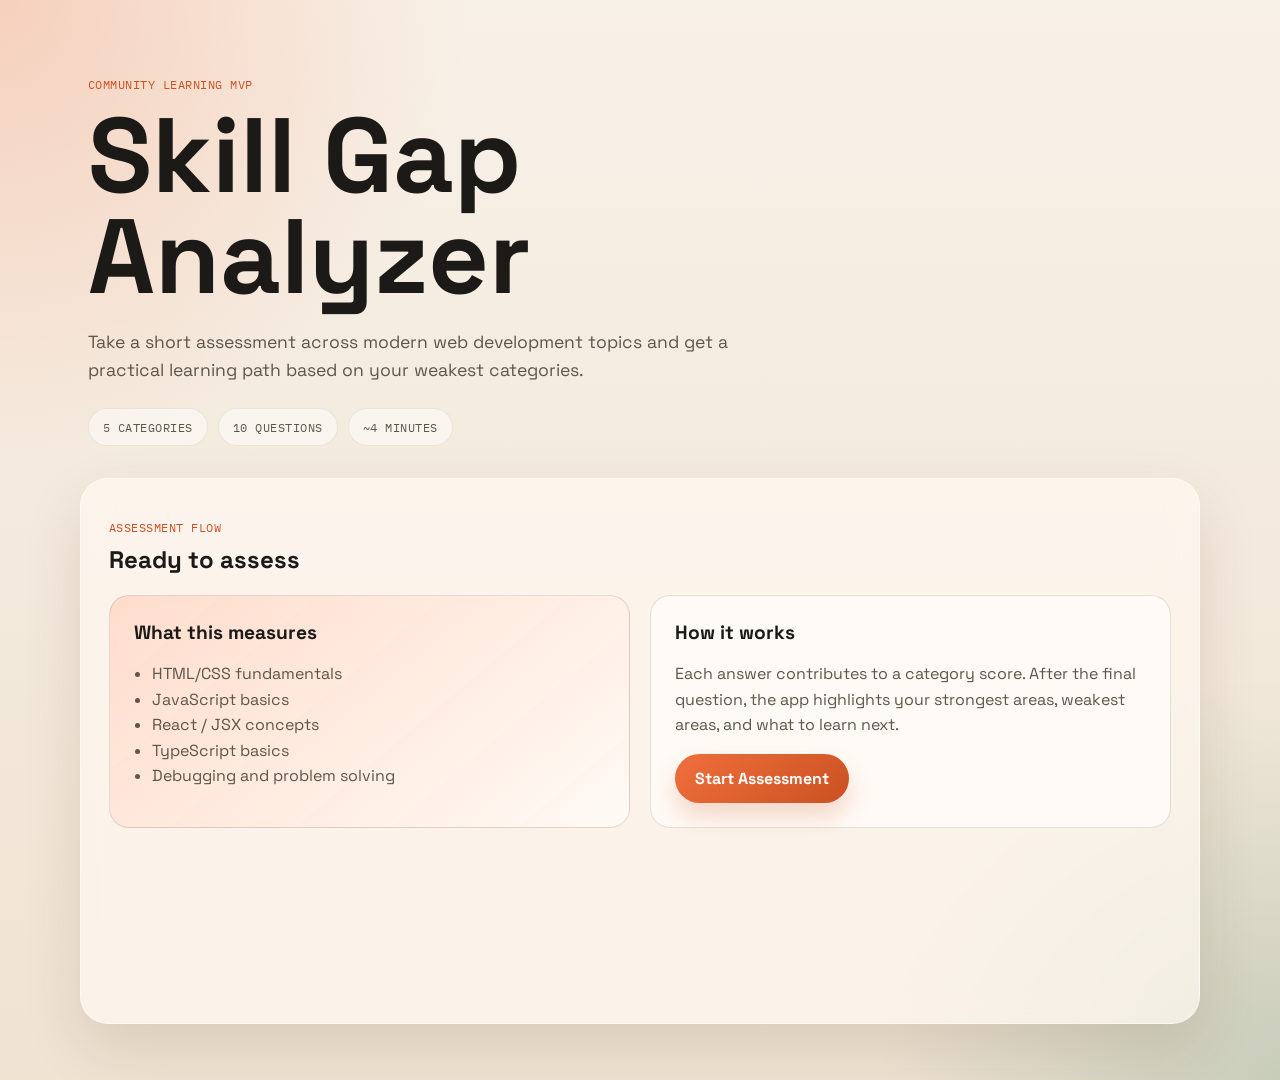
==== index.html @ 9a4cc538 "first commit" ====
<!DOCTYPE html>
<html lang="en">
<head>
  <meta charset="UTF-8">
  <meta name="viewport" content="width=device-width, initial-scale=1.0">
  <title>Skill Gap Analyzer</title>
  <link rel="preconnect" href="https://fonts.googleapis.com">
  <link rel="preconnect" href="https://fonts.gstatic.com" crossorigin>
  <link href="https://fonts.googleapis.com/css2?family=Space+Grotesk:wght@400;500;700&family=IBM+Plex+Mono:wght@400;500&display=swap" rel="stylesheet">
  <link rel="stylesheet" href="styles.css">
</head>
<body>
  <main class="shell">
    <section class="hero">
      <p class="eyebrow">Community Learning MVP</p>
      <h1>Skill Gap Analyzer</h1>
      <p class="hero-copy">
        Take a short assessment across modern web development topics and get a
        practical learning path based on your weakest categories.
      </p>
      <div class="hero-meta">
        <span>5 categories</span>
        <span>10 questions</span>
        <span>~4 minutes</span>
      </div>
    </section>

    <section class="app-card">
      <div class="app-topbar">
        <div>
          <p class="app-label">Assessment Flow</p>
          <h2 id="screenTitle">Ready to assess</h2>
        </div>
        <button id="restartBtn" class="ghost-button" type="button" hidden>Restart</button>
      </div>

      <div id="app" aria-live="polite"></div>
    </section>
  </main>

  <template id="introTemplate">
    <div class="intro-grid">
      <div class="panel panel-accent">
        <h3>What this measures</h3>
        <ul class="clean-list">
          <li>HTML/CSS fundamentals</li>
          <li>JavaScript basics</li>
          <li>React / JSX concepts</li>
          <li>TypeScript basics</li>
          <li>Debugging and problem solving</li>
        </ul>
      </div>
      <div class="panel">
        <h3>How it works</h3>
        <p>
          Each answer contributes to a category score. After the final question,
          the app highlights your strongest areas, weakest areas, and what to learn next.
        </p>
        <button id="startBtn" class="primary-button" type="button">Start Assessment</button>
      </div>
    </div>
  </template>

  <template id="quizTemplate">
    <div class="progress-block">
      <div class="progress-copy">
        <span id="questionCounter"></span>
        <span id="categoryPill" class="pill"></span>
      </div>
      <div class="progress-track" aria-hidden="true">
        <div id="progressBar" class="progress-bar"></div>
      </div>
    </div>

    <article class="question-card">
      <p id="questionPrompt" class="question-prompt"></p>
      <div id="optionList" class="option-list" role="radiogroup" aria-label="Answer options"></div>
    </article>

    <div class="quiz-actions">
      <button id="backBtn" class="ghost-button" type="button">Back</button>
      <button id="nextBtn" class="primary-button" type="button" disabled>Next</button>
    </div>
  </template>

  <template id="resultsTemplate">
    <div class="results-grid">
      <section class="panel panel-accent">
        <h3>Your assessment summary</h3>
        <p id="summaryText"></p>
        <div class="score-chip-row">
          <div class="score-chip">
            <span>Total Score</span>
            <strong id="totalScoreValue"></strong>
          </div>
          <div class="score-chip">
            <span>Top Strength</span>
            <strong id="topStrengthValue"></strong>
          </div>
        </div>
      </section>

      <section class="panel">
        <h3>Category performance</h3>
        <div id="scoreBreakdown" class="breakdown-list"></div>
      </section>
    </div>

    <div class="results-grid bottom-grid">
      <section class="panel">
        <h3>Skill gaps to focus on</h3>
        <div id="gapList" class="recommendation-list"></div>
      </section>

      <section class="panel">
        <h3>Recommended learning path</h3>
        <div id="recommendationList" class="recommendation-list"></div>
      </section>
    </div>
  </template>

  <script src="app.js"></script>
</body>
</html>
---- styles.css ----
:root {
  --bg: #f5efe4;
  --surface: rgba(255, 250, 244, 0.9);
  --surface-strong: #fffaf5;
  --ink: #1b1a17;
  --muted: #5d5649;
  --line: rgba(27, 26, 23, 0.12);
  --accent: #ef6f3c;
  --accent-deep: #cb5122;
  --accent-soft: #ffd8c7;
  --success: #297257;
  --shadow: 0 24px 60px rgba(63, 36, 10, 0.12);
  --radius-xl: 28px;
  --radius-lg: 20px;
  --radius-md: 14px;
}

* {
  box-sizing: border-box;
}

body {
  margin: 0;
  min-height: 100vh;
  font-family: "Space Grotesk", sans-serif;
  color: var(--ink);
  background:
    radial-gradient(circle at top left, rgba(239, 111, 60, 0.25), transparent 28%),
    radial-gradient(circle at bottom right, rgba(41, 114, 87, 0.2), transparent 24%),
    linear-gradient(180deg, #f8f1e8 0%, #efe3d2 100%);
}

button,
input {
  font: inherit;
}

.shell {
  width: min(1120px, calc(100% - 32px));
  margin: 0 auto;
  padding: 40px 0 56px;
}

.hero {
  padding: 24px 8px 32px;
}

.eyebrow,
.app-label,
.hero-meta,
.pill,
.score-chip span {
  font-family: "IBM Plex Mono", monospace;
  letter-spacing: 0.04em;
  text-transform: uppercase;
  font-size: 0.78rem;
}

.eyebrow,
.app-label {
  color: var(--accent-deep);
}

.hero h1,
.app-topbar h2 {
  margin: 0;
  line-height: 0.96;
}

.hero h1 {
  max-width: 8ch;
  font-size: clamp(3.5rem, 9vw, 6.6rem);
}

.hero-copy {
  max-width: 640px;
  margin: 20px 0 0;
  font-size: 1.1rem;
  line-height: 1.6;
  color: var(--muted);
}

.hero-meta {
  display: flex;
  flex-wrap: wrap;
  gap: 10px;
  margin-top: 24px;
  color: var(--muted);
}

.hero-meta span {
  padding: 10px 14px;
  border-radius: 999px;
  background: rgba(255, 255, 255, 0.48);
  border: 1px solid rgba(27, 26, 23, 0.08);
}

.app-card {
  padding: 28px;
  border: 1px solid rgba(255, 255, 255, 0.45);
  border-radius: var(--radius-xl);
  background: rgba(255, 248, 241, 0.72);
  backdrop-filter: blur(14px);
  box-shadow: var(--shadow);
}

.app-topbar {
  display: flex;
  align-items: start;
  justify-content: space-between;
  gap: 16px;
  margin-bottom: 24px;
}

#app {
  min-height: 400px;
}

.intro-grid,
.results-grid {
  display: grid;
  gap: 20px;
  grid-template-columns: repeat(2, minmax(0, 1fr));
}

.bottom-grid {
  margin-top: 20px;
}

.panel,
.question-card {
  border-radius: var(--radius-lg);
  padding: 24px;
  background: var(--surface-strong);
  border: 1px solid var(--line);
}

.panel-accent {
  background:
    linear-gradient(140deg, rgba(255, 216, 199, 0.85), rgba(255, 250, 245, 0.95));
}

.panel h3 {
  margin-top: 0;
  margin-bottom: 16px;
  font-size: 1.2rem;
}

.panel p,
.panel li {
  color: var(--muted);
  line-height: 1.6;
}

.clean-list {
  margin: 0;
  padding-left: 18px;
}

.primary-button,
.ghost-button,
.option-button {
  border: 0;
  border-radius: 999px;
  cursor: pointer;
  transition: transform 140ms ease, box-shadow 140ms ease, background-color 140ms ease;
}

.primary-button,
.ghost-button {
  padding: 14px 20px;
  font-weight: 700;
}

.primary-button {
  color: white;
  background: linear-gradient(135deg, var(--accent), var(--accent-deep));
  box-shadow: 0 14px 24px rgba(203, 81, 34, 0.2);
}

.primary-button:hover,
.ghost-button:hover,
.option-button:hover {
  transform: translateY(-1px);
}

.primary-button:disabled {
  cursor: not-allowed;
  opacity: 0.45;
  transform: none;
  box-shadow: none;
}

.ghost-button {
  color: var(--ink);
  background: rgba(255, 255, 255, 0.72);
  border: 1px solid var(--line);
}

.progress-block {
  margin-bottom: 18px;
}

.progress-copy {
  display: flex;
  align-items: center;
  justify-content: space-between;
  gap: 12px;
  margin-bottom: 12px;
}

.pill {
  display: inline-flex;
  align-items: center;
  padding: 8px 10px;
  border-radius: 999px;
  background: var(--accent-soft);
  color: var(--accent-deep);
}

.progress-track {
  height: 12px;
  overflow: hidden;
  border-radius: 999px;
  background: rgba(27, 26, 23, 0.08);
}

.progress-bar {
  width: 0%;
  height: 100%;
  border-radius: inherit;
  background: linear-gradient(90deg, var(--accent), #f6a76c);
  transition: width 180ms ease;
}

.question-prompt {
  margin-top: 0;
  margin-bottom: 18px;
  font-size: clamp(1.35rem, 3vw, 2rem);
  line-height: 1.25;
}

.option-list {
  display: grid;
  gap: 12px;
}

.option-button {
  width: 100%;
  padding: 16px 18px;
  text-align: left;
  color: var(--ink);
  background: var(--surface);
  border: 1px solid rgba(27, 26, 23, 0.1);
}

.option-button.selected {
  background: rgba(239, 111, 60, 0.12);
  border-color: rgba(203, 81, 34, 0.5);
  box-shadow: inset 0 0 0 1px rgba(203, 81, 34, 0.16);
}

.quiz-actions {
  display: flex;
  justify-content: space-between;
  gap: 12px;
  margin-top: 18px;
}

.score-chip-row {
  display: flex;
  gap: 12px;
  flex-wrap: wrap;
  margin-top: 18px;
}

.score-chip {
  min-width: 140px;
  padding: 14px 16px;
  border-radius: var(--radius-md);
  background: rgba(255, 255, 255, 0.68);
  border: 1px solid rgba(27, 26, 23, 0.08);
}

.score-chip strong {
  display: block;
  margin-top: 6px;
  font-size: 1.1rem;
}

.breakdown-list,
.recommendation-list {
  display: grid;
  gap: 12px;
}

.breakdown-item,
.recommendation-card {
  padding: 16px;
  border-radius: var(--radius-md);
  background: rgba(255, 255, 255, 0.72);
  border: 1px solid rgba(27, 26, 23, 0.08);
}

.breakdown-top {
  display: flex;
  align-items: center;
  justify-content: space-between;
  gap: 8px;
  margin-bottom: 10px;
}

.mini-track {
  height: 10px;
  overflow: hidden;
  border-radius: 999px;
  background: rgba(27, 26, 23, 0.08);
}

.mini-bar {
  height: 100%;
  border-radius: inherit;
  background: linear-gradient(90deg, var(--success), #56c18d);
}

.recommendation-card h4,
.breakdown-top strong {
  margin: 0;
}

.recommendation-card p {
  margin: 10px 0 0;
}

.resource-list {
  margin: 12px 0 0;
  padding-left: 18px;
  color: var(--muted);
}

.resource-list a {
  color: var(--accent-deep);
}

@media (max-width: 760px) {
  .shell {
    width: min(100% - 20px, 100%);
    padding-top: 20px;
  }

  .app-card {
    padding: 18px;
  }

  .app-topbar,
  .progress-copy,
  .quiz-actions {
    flex-direction: column;
    align-items: stretch;
  }

  .intro-grid,
  .results-grid {
    grid-template-columns: 1fr;
  }

  .hero h1 {
    max-width: none;
  }
}
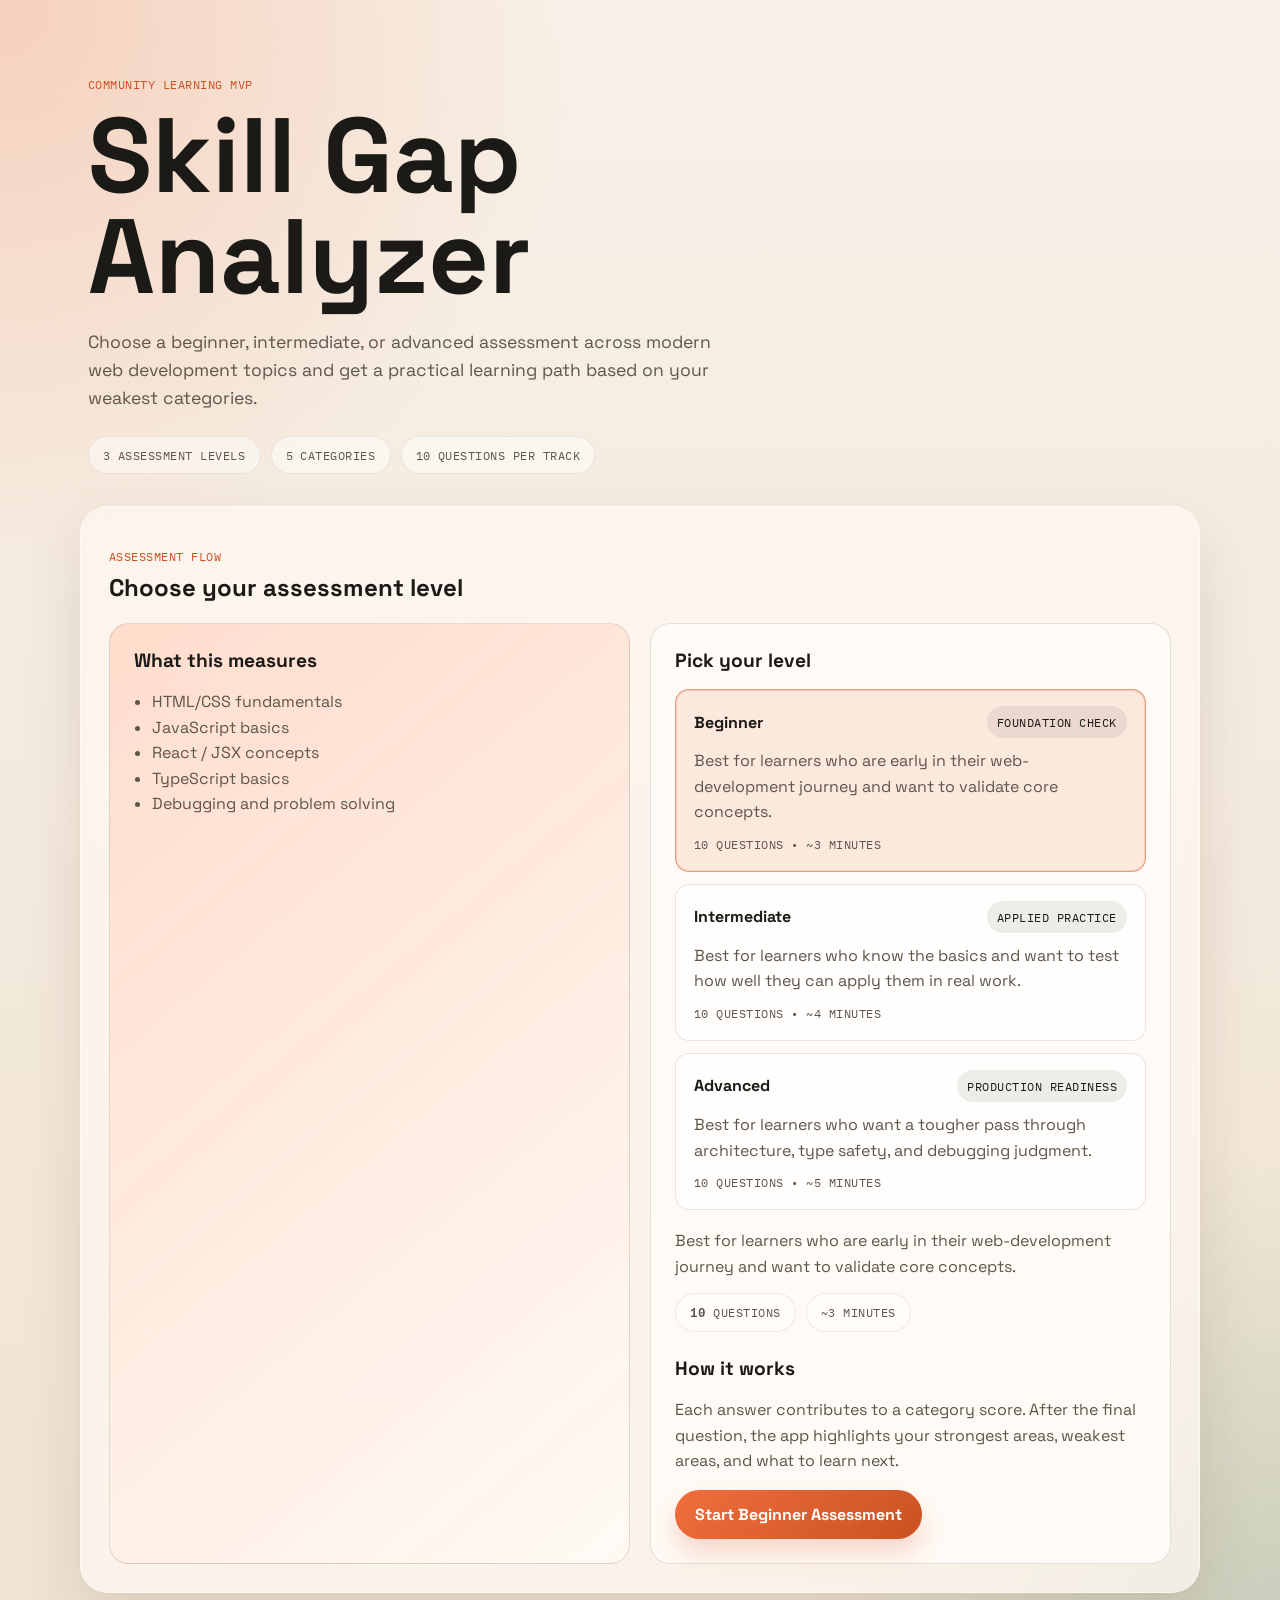
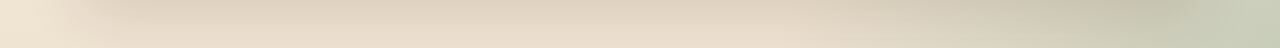
==== commit 9e39f302: "Add assessment levels and enhance README, HTML, CSS, and app logic - Introduced beginner, intermedia" ====
--- a/index.html
+++ b/index.html
@@ -15,13 +15,13 @@
       <p class="eyebrow">Community Learning MVP</p>
       <h1>Skill Gap Analyzer</h1>
       <p class="hero-copy">
-        Take a short assessment across modern web development topics and get a
-        practical learning path based on your weakest categories.
+        Choose a beginner, intermediate, or advanced assessment across modern
+        web development topics and get a practical learning path based on your weakest categories.
       </p>
       <div class="hero-meta">
+        <span>3 assessment levels</span>
         <span>5 categories</span>
-        <span>10 questions</span>
-        <span>~4 minutes</span>
+        <span>10 questions per track</span>
       </div>
     </section>
 
@@ -51,6 +51,15 @@
         </ul>
       </div>
       <div class="panel">
+        <h3>Pick your level</h3>
+        <div id="assessmentLevelList" class="level-list"></div>
+        <div class="level-summary">
+          <p id="selectedLevelDescription"></p>
+          <div class="hero-meta compact-meta">
+            <span><strong id="selectedLevelQuestionCount"></strong> questions</span>
+            <span id="selectedLevelDuration"></span>
+          </div>
+        </div>
         <h3>How it works</h3>
         <p>
           Each answer contributes to a category score. After the final question,
@@ -65,7 +74,10 @@
     <div class="progress-block">
       <div class="progress-copy">
         <span id="questionCounter"></span>
-        <span id="categoryPill" class="pill"></span>
+        <div class="pill-group">
+          <span id="levelPill" class="pill subtle-pill"></span>
+          <span id="categoryPill" class="pill"></span>
+        </div>
       </div>
       <div class="progress-track" aria-hidden="true">
         <div id="progressBar" class="progress-bar"></div>
@@ -89,6 +101,10 @@
         <h3>Your assessment summary</h3>
         <p id="summaryText"></p>
         <div class="score-chip-row">
+          <div class="score-chip">
+            <span>Assessment Level</span>
+            <strong id="assessmentLevelValue"></strong>
+          </div>
           <div class="score-chip">
             <span>Total Score</span>
             <strong id="totalScoreValue"></strong>
--- a/styles.css
+++ b/styles.css
@@ -88,6 +88,10 @@
   color: var(--muted);
 }
 
+.compact-meta {
+  margin-top: 14px;
+}
+
 .hero-meta span {
   padding: 10px 14px;
   border-radius: 999px;
@@ -159,7 +163,8 @@
 
 .primary-button,
 .ghost-button,
-.option-button {
+.option-button,
+.level-card {
   border: 0;
   border-radius: 999px;
   cursor: pointer;
@@ -180,7 +185,8 @@
 
 .primary-button:hover,
 .ghost-button:hover,
-.option-button:hover {
+.option-button:hover,
+.level-card:hover {
   transform: translateY(-1px);
 }
 
@@ -218,6 +224,18 @@
   color: var(--accent-deep);
 }
 
+.subtle-pill {
+  background: rgba(27, 26, 23, 0.08);
+  color: var(--ink);
+}
+
+.pill-group {
+  display: flex;
+  flex-wrap: wrap;
+  justify-content: flex-end;
+  gap: 8px;
+}
+
 .progress-track {
   height: 12px;
   overflow: hidden;
@@ -260,6 +278,65 @@
   box-shadow: inset 0 0 0 1px rgba(203, 81, 34, 0.16);
 }
 
+.level-list {
+  display: grid;
+  gap: 12px;
+  margin-bottom: 18px;
+}
+
+.level-card {
+  display: grid;
+  gap: 10px;
+  width: 100%;
+  padding: 16px 18px;
+  border-radius: var(--radius-md);
+  text-align: left;
+  color: var(--ink);
+  background: rgba(255, 255, 255, 0.72);
+  border: 1px solid rgba(27, 26, 23, 0.1);
+}
+
+.level-card.selected {
+  background: rgba(239, 111, 60, 0.12);
+  border-color: rgba(203, 81, 34, 0.5);
+  box-shadow: inset 0 0 0 1px rgba(203, 81, 34, 0.16);
+}
+
+.level-card-top {
+  display: flex;
+  align-items: center;
+  justify-content: space-between;
+  gap: 12px;
+}
+
+.level-card-copy,
+.level-card-meta,
+.level-summary p {
+  color: var(--muted);
+  line-height: 1.6;
+}
+
+.level-card-copy,
+.level-card-meta,
+.level-summary {
+  display: block;
+}
+
+.level-card-meta {
+  font-family: "IBM Plex Mono", monospace;
+  font-size: 0.78rem;
+  text-transform: uppercase;
+  letter-spacing: 0.04em;
+}
+
+.level-summary {
+  margin-bottom: 24px;
+}
+
+.level-summary p {
+  margin: 0;
+}
+
 .quiz-actions {
   display: flex;
   justify-content: space-between;
@@ -359,6 +436,15 @@
     align-items: stretch;
   }
 
+  .pill-group {
+    justify-content: flex-start;
+  }
+
+  .level-card-top {
+    flex-direction: column;
+    align-items: flex-start;
+  }
+
   .intro-grid,
   .results-grid {
     grid-template-columns: 1fr;
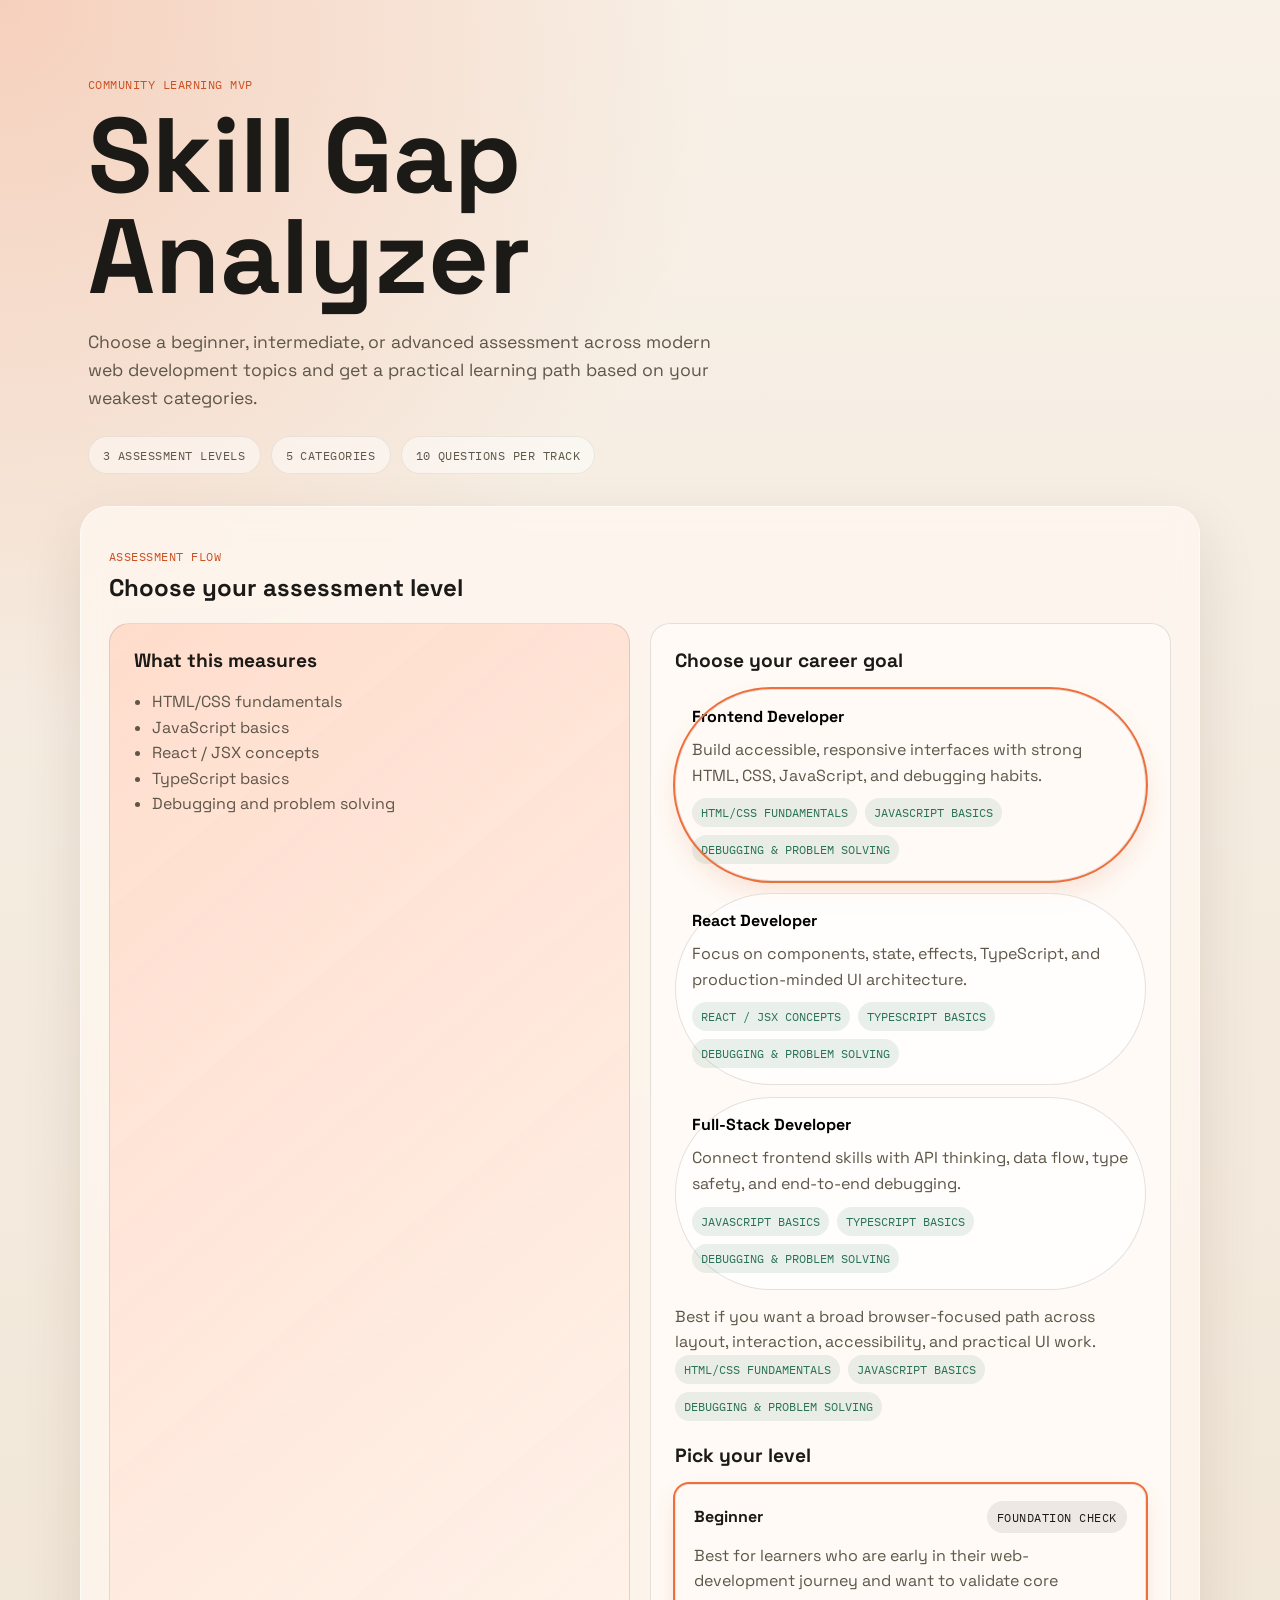
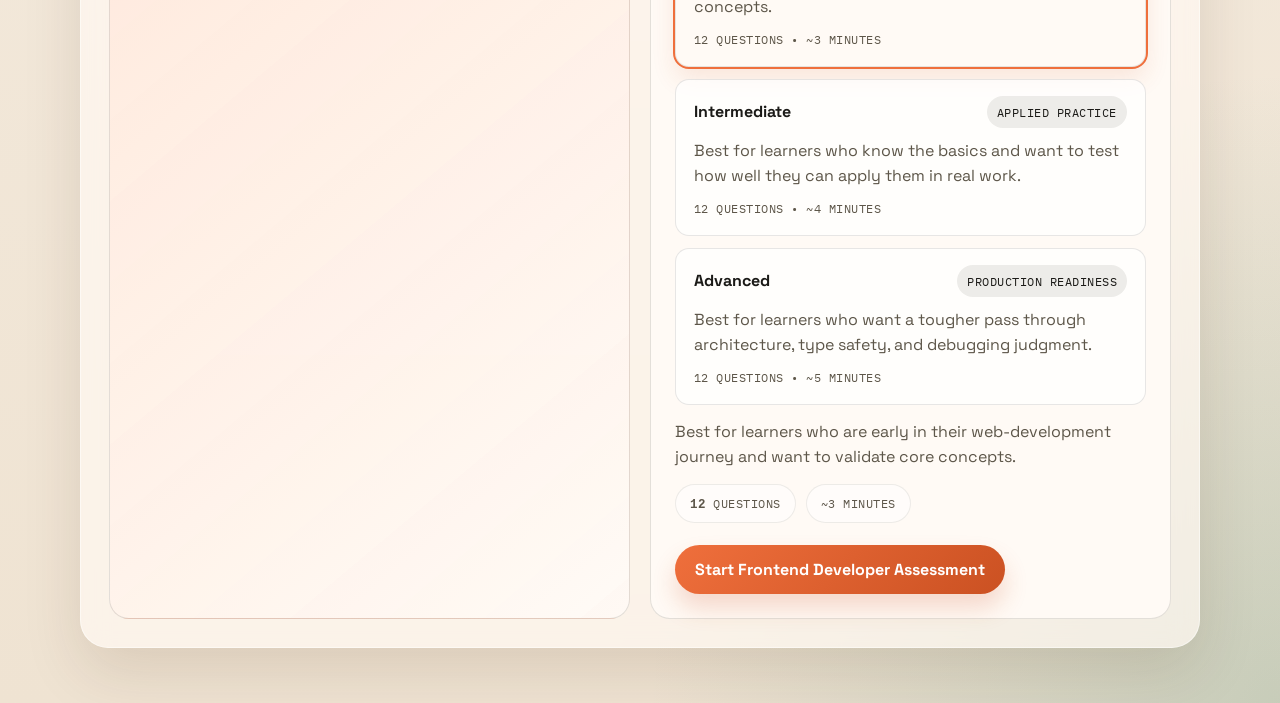
==== commit 9a34c752: "feat: add career goal onboarding" ====
--- a/index.html
+++ b/index.html
@@ -3,11 +3,12 @@
 <head>
   <meta charset="UTF-8">
   <meta name="viewport" content="width=device-width, initial-scale=1.0">
+  <link rel="icon" type="image/svg+xml" href="favicon.svg" />
   <title>Skill Gap Analyzer</title>
   <link rel="preconnect" href="https://fonts.googleapis.com">
   <link rel="preconnect" href="https://fonts.gstatic.com" crossorigin>
   <link href="https://fonts.googleapis.com/css2?family=Space+Grotesk:wght@400;500;700&family=IBM+Plex+Mono:wght@400;500&display=swap" rel="stylesheet">
-  <link rel="stylesheet" href="styles.css">
+  <link rel="stylesheet" href="src/styles.css">
 </head>
 <body>
   <main class="shell">
@@ -51,6 +52,13 @@
         </ul>
       </div>
       <div class="panel">
+        <h3>Choose your career goal</h3>
+        <div id="careerGoalList" class="goal-list"></div>
+        <div class="goal-summary">
+          <p id="selectedGoalDescription"></p>
+          <div id="selectedGoalTags" class="tag-list"></div>
+        </div>
+
         <h3>Pick your level</h3>
         <div id="assessmentLevelList" class="level-list"></div>
         <div class="level-summary">
@@ -60,11 +68,6 @@
             <span id="selectedLevelDuration"></span>
           </div>
         </div>
-        <h3>How it works</h3>
-        <p>
-          Each answer contributes to a category score. After the final question,
-          the app highlights your strongest areas, weakest areas, and what to learn next.
-        </p>
         <button id="startBtn" class="primary-button" type="button">Start Assessment</button>
       </div>
     </div>
@@ -110,6 +113,10 @@
             <strong id="totalScoreValue"></strong>
           </div>
           <div class="score-chip">
+            <span>Saved Sessions</span>
+            <strong id="historyCountValue"></strong>
+          </div>
+          <div class="score-chip">
             <span>Top Strength</span>
             <strong id="topStrengthValue"></strong>
           </div>
@@ -135,6 +142,16 @@
     </div>
   </template>
 
-  <script src="app.js"></script>
+  <!-- Data files -->
+  <script src="src/data/categories.js"></script>
+  <script src="src/data/assessments.js"></script>
+  <script src="src/data/career-goals.js"></script>
+  <script src="src/data/goal-questions.js"></script>
+  <script src="src/data/recommendations.js"></script>
+  <!-- Utilities -->
+  <script src="src/utils/scoring.js"></script>
+  <script src="src/utils/formatting.js"></script>
+  <!-- App -->
+  <script src="src/app.js"></script>
 </body>
 </html>
--- a/src/styles.css
+++ b/src/styles.css
@@ -0,0 +1,491 @@
+:root {
+  --bg: #f5efe4;
+  --surface: rgba(255, 250, 244, 0.9);
+  --surface-strong: #fffaf5;
+  --ink: #1b1a17;
+  --muted: #5d5649;
+  --line: rgba(27, 26, 23, 0.12);
+  --accent: #ef6f3c;
+  --accent-deep: #cb5122;
+  --accent-soft: #ffd8c7;
+  --success: #297257;
+  --shadow: 0 24px 60px rgba(63, 36, 10, 0.12);
+  --radius-xl: 28px;
+  --radius-lg: 20px;
+  --radius-md: 14px;
+}
+
+* {
+  box-sizing: border-box;
+}
+
+body {
+  margin: 0;
+  min-height: 100vh;
+  font-family: "Space Grotesk", sans-serif;
+  color: var(--ink);
+  background:
+    radial-gradient(circle at top left, rgba(239, 111, 60, 0.25), transparent 28%),
+    radial-gradient(circle at bottom right, rgba(41, 114, 87, 0.2), transparent 24%),
+    linear-gradient(180deg, #f8f1e8 0%, #efe3d2 100%);
+}
+
+button,
+input {
+  font: inherit;
+}
+
+.shell {
+  width: min(1120px, calc(100% - 32px));
+  margin: 0 auto;
+  padding: 40px 0 56px;
+}
+
+.hero {
+  padding: 24px 8px 32px;
+}
+
+.eyebrow,
+.app-label,
+.hero-meta,
+.pill,
+.score-chip span {
+  font-family: "IBM Plex Mono", monospace;
+  letter-spacing: 0.04em;
+  text-transform: uppercase;
+  font-size: 0.78rem;
+}
+
+.eyebrow,
+.app-label {
+  color: var(--accent-deep);
+}
+
+.hero h1,
+.app-topbar h2 {
+  margin: 0;
+  line-height: 0.96;
+}
+
+.hero h1 {
+  max-width: 8ch;
+  font-size: clamp(3.5rem, 9vw, 6.6rem);
+}
+
+.hero-copy {
+  max-width: 640px;
+  margin: 20px 0 0;
+  font-size: 1.1rem;
+  line-height: 1.6;
+  color: var(--muted);
+}
+
+.hero-meta {
+  display: flex;
+  flex-wrap: wrap;
+  gap: 10px;
+  margin-top: 24px;
+  color: var(--muted);
+}
+
+.compact-meta {
+  margin-top: 14px;
+}
+
+.hero-meta span {
+  padding: 10px 14px;
+  border-radius: 999px;
+  background: rgba(255, 255, 255, 0.48);
+  border: 1px solid rgba(27, 26, 23, 0.08);
+}
+
+.app-card {
+  padding: 28px;
+  border: 1px solid rgba(255, 255, 255, 0.45);
+  border-radius: var(--radius-xl);
+  background: rgba(255, 248, 241, 0.72);
+  backdrop-filter: blur(14px);
+  box-shadow: var(--shadow);
+}
+
+.app-topbar {
+  display: flex;
+  align-items: start;
+  justify-content: space-between;
+  gap: 16px;
+  margin-bottom: 24px;
+}
+
+#app {
+  min-height: 400px;
+}
+
+.intro-grid,
+.results-grid {
+  display: grid;
+  gap: 20px;
+  grid-template-columns: repeat(2, minmax(0, 1fr));
+}
+
+.bottom-grid {
+  margin-top: 20px;
+}
+
+.panel,
+.question-card {
+  border-radius: var(--radius-lg);
+  padding: 24px;
+  background: var(--surface-strong);
+  border: 1px solid var(--line);
+}
+
+.panel-accent {
+  background:
+    linear-gradient(140deg, rgba(255, 216, 199, 0.85), rgba(255, 250, 245, 0.95));
+}
+
+.panel h3 {
+  margin-top: 0;
+  margin-bottom: 16px;
+  font-size: 1.2rem;
+}
+
+.panel p,
+.panel li {
+  color: var(--muted);
+  line-height: 1.6;
+}
+
+.clean-list {
+  margin: 0;
+  padding-left: 18px;
+}
+
+.primary-button,
+.ghost-button,
+.option-button,
+.goal-card,
+.level-card {
+  border: 0;
+  border-radius: 999px;
+  cursor: pointer;
+  transition: transform 140ms ease, box-shadow 140ms ease, background-color 140ms ease;
+}
+
+.primary-button,
+.ghost-button {
+  padding: 14px 20px;
+  font-weight: 700;
+}
+
+.primary-button {
+  color: white;
+  background: linear-gradient(135deg, var(--accent), var(--accent-deep));
+  box-shadow: 0 14px 24px rgba(203, 81, 34, 0.2);
+}
+
+.primary-button:hover,
+.ghost-button:hover,
+.option-button:hover,
+.goal-card:hover,
+.level-card:hover {
+  transform: translateY(-1px);
+}
+
+.primary-button:disabled {
+  cursor: not-allowed;
+  opacity: 0.45;
+  transform: none;
+  box-shadow: none;
+}
+
+.ghost-button {
+  color: var(--ink);
+  background: rgba(255, 255, 255, 0.72);
+  border: 1px solid var(--line);
+}
+
+.progress-block {
+  margin-bottom: 18px;
+}
+
+.progress-copy {
+  display: flex;
+  align-items: center;
+  justify-content: space-between;
+  gap: 12px;
+  margin-bottom: 12px;
+}
+
+.pill {
+  display: inline-flex;
+  align-items: center;
+  padding: 8px 10px;
+  border-radius: 999px;
+  background: var(--accent-soft);
+  color: var(--accent-deep);
+}
+
+.subtle-pill {
+  background: rgba(27, 26, 23, 0.08);
+  color: var(--ink);
+}
+
+.pill-group {
+  display: flex;
+  flex-wrap: wrap;
+  justify-content: flex-end;
+  gap: 8px;
+}
+
+.progress-track {
+  height: 12px;
+  overflow: hidden;
+  border-radius: 999px;
+  background: rgba(27, 26, 23, 0.08);
+}
+
+.progress-bar {
+  width: 0%;
+  height: 100%;
+  border-radius: inherit;
+  background: linear-gradient(90deg, var(--accent), #f6a76c);
+  transition: width 180ms ease;
+}
+
+.question-prompt {
+  margin-top: 0;
+  margin-bottom: 18px;
+  font-size: clamp(1.35rem, 3vw, 2rem);
+  line-height: 1.25;
+}
+
+.option-list {
+  display: grid;
+  gap: 12px;
+}
+
+.option-button {
+  width: 100%;
+  padding: 16px 18px;
+  text-align: left;
+  color: var(--ink);
+  background: var(--surface);
+  border: 1px solid rgba(27, 26, 23, 0.1);
+}
+
+.option-button.selected {
+  background: rgba(239, 111, 60, 0.12);
+  border-color: rgba(203, 81, 34, 0.5);
+  box-shadow: inset 0 0 0 1px rgba(203, 81, 34, 0.16);
+}
+
+.goal-list,
+.level-list {
+  display: grid;
+  gap: 12px;
+}
+
+.goal-summary,
+.level-summary {
+  margin: 14px 0 22px;
+}
+
+.tag-list {
+  display: flex;
+  flex-wrap: wrap;
+  gap: 8px;
+}
+
+.skill-tag {
+  display: inline-flex;
+  align-items: center;
+  width: fit-content;
+  padding: 7px 9px;
+  border-radius: 999px;
+  background: rgba(41, 114, 87, 0.1);
+  color: var(--success);
+  font-family: "IBM Plex Mono", monospace;
+  font-size: 0.72rem;
+  text-transform: uppercase;
+}
+
+.goal-card {
+  width: 100%;
+  display: grid;
+  gap: 10px;
+  padding: 16px;
+  text-align: left;
+  background: rgba(255, 255, 255, 0.68);
+  border: 1px solid var(--line);
+}
+
+.level-card {
+  display: grid;
+  gap: 10px;
+  width: 100%;
+  padding: 16px 18px;
+  border-radius: var(--radius-md);
+  text-align: left;
+  color: var(--ink);
+  background: rgba(255, 255, 255, 0.72);
+  border: 1px solid rgba(27, 26, 23, 0.1);
+}
+
+.goal-card.selected,
+.level-card.selected {
+  background: var(--surface-strong);
+  outline: 2px solid var(--accent);
+  box-shadow: 0 12px 24px rgba(203, 81, 34, 0.12);
+}
+
+.level-card-top {
+  display: flex;
+  align-items: center;
+  justify-content: space-between;
+  gap: 12px;
+}
+
+.level-card-copy,
+.level-card-meta,
+.goal-summary p,
+.level-summary p {
+  color: var(--muted);
+  line-height: 1.6;
+}
+
+.level-card-copy,
+.level-card-meta,
+.level-summary {
+  display: block;
+}
+
+.level-card-meta {
+  font-family: "IBM Plex Mono", monospace;
+  font-size: 0.78rem;
+  text-transform: uppercase;
+  letter-spacing: 0.04em;
+}
+
+.goal-summary p,
+.level-summary p {
+  margin: 0;
+}
+
+.quiz-actions {
+  display: flex;
+  justify-content: space-between;
+  gap: 12px;
+  margin-top: 18px;
+}
+
+.score-chip-row {
+  display: flex;
+  gap: 12px;
+  flex-wrap: wrap;
+  margin-top: 18px;
+}
+
+.score-chip {
+  min-width: 140px;
+  padding: 14px 16px;
+  border-radius: var(--radius-md);
+  background: rgba(255, 255, 255, 0.68);
+  border: 1px solid rgba(27, 26, 23, 0.08);
+}
+
+.score-chip strong {
+  display: block;
+  margin-top: 6px;
+  font-size: 1.1rem;
+}
+
+.breakdown-list,
+.recommendation-list {
+  display: grid;
+  gap: 12px;
+}
+
+.breakdown-item,
+.recommendation-card {
+  padding: 16px;
+  border-radius: var(--radius-md);
+  background: rgba(255, 255, 255, 0.72);
+  border: 1px solid rgba(27, 26, 23, 0.08);
+}
+
+.breakdown-top {
+  display: flex;
+  align-items: center;
+  justify-content: space-between;
+  gap: 8px;
+  margin-bottom: 10px;
+}
+
+.mini-track {
+  height: 10px;
+  overflow: hidden;
+  border-radius: 999px;
+  background: rgba(27, 26, 23, 0.08);
+}
+
+.mini-bar {
+  height: 100%;
+  border-radius: inherit;
+  background: linear-gradient(90deg, var(--success), #56c18d);
+}
+
+.recommendation-card h4,
+.breakdown-top strong {
+  margin: 0;
+}
+
+.recommendation-card p {
+  margin: 10px 0 0;
+}
+
+.resource-list {
+  margin: 12px 0 0;
+  padding-left: 18px;
+  color: var(--muted);
+}
+
+.resource-list a {
+  color: var(--accent-deep);
+}
+
+@media (max-width: 760px) {
+  .shell {
+    width: min(100% - 20px, 100%);
+    padding-top: 20px;
+  }
+
+  .app-card {
+    padding: 18px;
+  }
+
+  .app-topbar,
+  .progress-copy,
+  .quiz-actions {
+    flex-direction: column;
+    align-items: stretch;
+  }
+
+  .pill-group {
+    justify-content: flex-start;
+  }
+
+  .level-card-top {
+    flex-direction: column;
+    align-items: flex-start;
+  }
+
+  .intro-grid,
+  .results-grid {
+    grid-template-columns: 1fr;
+  }
+
+  .hero h1 {
+    max-width: none;
+  }
+}
